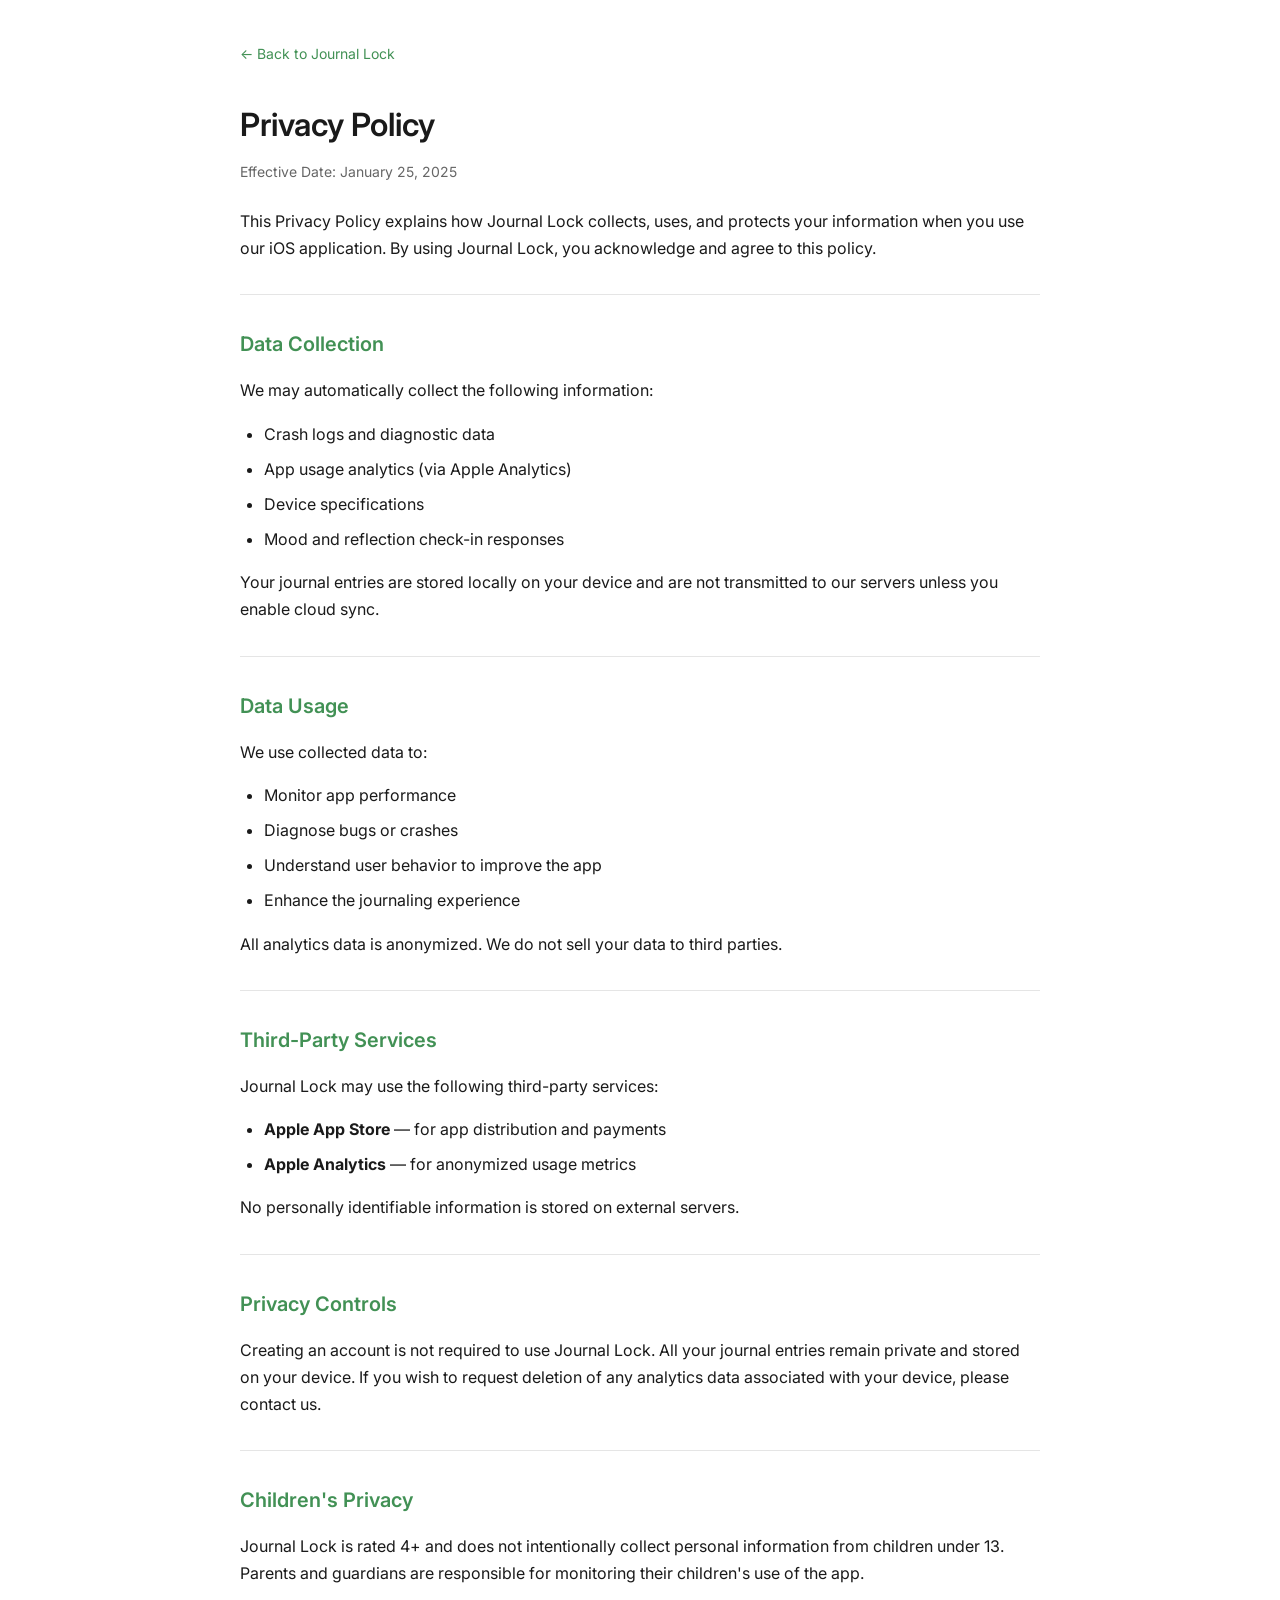
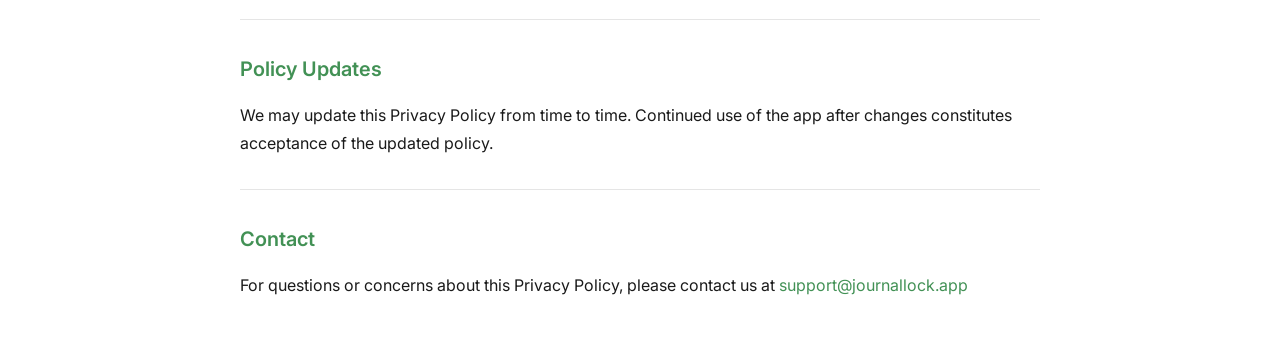
==== privacy.html @ 75b45924 "Initial commit: Journal Lock landing page Co-Authored-By: Claude Opus 4.6 <noreply@anthropic.com>" ====
<!DOCTYPE html>
<html lang="en">
<head>
    <!-- Google Analytics -->
    <script async src="https://www.googletagmanager.com/gtag/js?id=G-XXXXXXXXXX"></script>
    <script>
      window.dataLayer = window.dataLayer || [];
      function gtag(){dataLayer.push(arguments);}
      gtag('js', new Date());
      gtag('config', 'G-XXXXXXXXXX');
    </script>
    <meta charset="UTF-8">
    <meta name="viewport" content="width=device-width, initial-scale=1.0">
    <title>Privacy Policy - Journal Lock</title>

    <link rel="preconnect" href="https://fonts.googleapis.com">
    <link rel="preconnect" href="https://fonts.gstatic.com" crossorigin>
    <link href="https://fonts.googleapis.com/css2?family=Inter:wght@300;400;500;600;700&display=swap" rel="stylesheet">

    <style>
        * {
            margin: 0;
            padding: 0;
            box-sizing: border-box;
        }

        :root {
            --primary: #429155;
            --bg-dark: #1e5630;
        }

        body {
            font-family: 'Inter', -apple-system, BlinkMacSystemFont, 'Segoe UI', Roboto, sans-serif;
            background: #FFFFFF;
            min-height: 100vh;
            color: #1a1a1a;
            line-height: 1.7;
            padding: 20px;
        }

        @media (min-width: 768px) {
            body {
                padding: 40px 80px;
            }
        }

        .container {
            max-width: 800px;
            margin: 0 auto;
        }

        .back-link {
            display: inline-block;
            color: var(--primary);
            text-decoration: none;
            font-size: 0.875rem;
            margin-bottom: 2rem;
        }

        .back-link:hover {
            text-decoration: underline;
        }

        h1 {
            font-size: 2rem;
            font-weight: 600;
            margin-bottom: 0.5rem;
            color: #1a1a1a;
        }

        .effective-date {
            font-size: 0.875rem;
            color: #666;
            margin-bottom: 1.5rem;
        }

        .intro {
            margin-bottom: 2rem;
        }

        hr {
            border: none;
            border-top: 1px solid #e5e5e5;
            margin: 2rem 0;
        }

        h2 {
            font-size: 1.25rem;
            font-weight: 600;
            margin-bottom: 1rem;
            color: var(--primary);
        }

        p {
            margin-bottom: 1rem;
        }

        ul {
            margin-left: 1.5rem;
            margin-bottom: 1rem;
        }

        li {
            margin-bottom: 0.5rem;
        }

        a {
            color: var(--primary);
        }

        .contact-email {
            color: var(--primary);
            text-decoration: none;
        }

        .contact-email:hover {
            text-decoration: underline;
        }
    </style>
</head>
<body>
    <div class="container">
        <a href="index.html" class="back-link">&larr; Back to Journal Lock</a>

        <h1>Privacy Policy</h1>
        <p class="effective-date">Effective Date: January 25, 2025</p>

        <p class="intro">This Privacy Policy explains how Journal Lock collects, uses, and protects your information when you use our iOS application. By using Journal Lock, you acknowledge and agree to this policy.</p>

        <hr>

        <h2>Data Collection</h2>
        <p>We may automatically collect the following information:</p>
        <ul>
            <li>Crash logs and diagnostic data</li>
            <li>App usage analytics (via Apple Analytics)</li>
            <li>Device specifications</li>
            <li>Mood and reflection check-in responses</li>
        </ul>
        <p>Your journal entries are stored locally on your device and are not transmitted to our servers unless you enable cloud sync.</p>

        <hr>

        <h2>Data Usage</h2>
        <p>We use collected data to:</p>
        <ul>
            <li>Monitor app performance</li>
            <li>Diagnose bugs or crashes</li>
            <li>Understand user behavior to improve the app</li>
            <li>Enhance the journaling experience</li>
        </ul>
        <p>All analytics data is anonymized. We do not sell your data to third parties.</p>

        <hr>

        <h2>Third-Party Services</h2>
        <p>Journal Lock may use the following third-party services:</p>
        <ul>
            <li><strong>Apple App Store</strong> — for app distribution and payments</li>
            <li><strong>Apple Analytics</strong> — for anonymized usage metrics</li>
        </ul>
        <p>No personally identifiable information is stored on external servers.</p>

        <hr>

        <h2>Privacy Controls</h2>
        <p>Creating an account is not required to use Journal Lock. All your journal entries remain private and stored on your device. If you wish to request deletion of any analytics data associated with your device, please contact us.</p>

        <hr>

        <h2>Children's Privacy</h2>
        <p>Journal Lock is rated 4+ and does not intentionally collect personal information from children under 13. Parents and guardians are responsible for monitoring their children's use of the app.</p>

        <hr>

        <h2>Policy Updates</h2>
        <p>We may update this Privacy Policy from time to time. Continued use of the app after changes constitutes acceptance of the updated policy.</p>

        <hr>

        <h2>Contact</h2>
        <p>For questions or concerns about this Privacy Policy, please contact us at <a href="mailto:support@journallock.app" class="contact-email">support@journallock.app</a></p>
    </div>
</body>
</html>
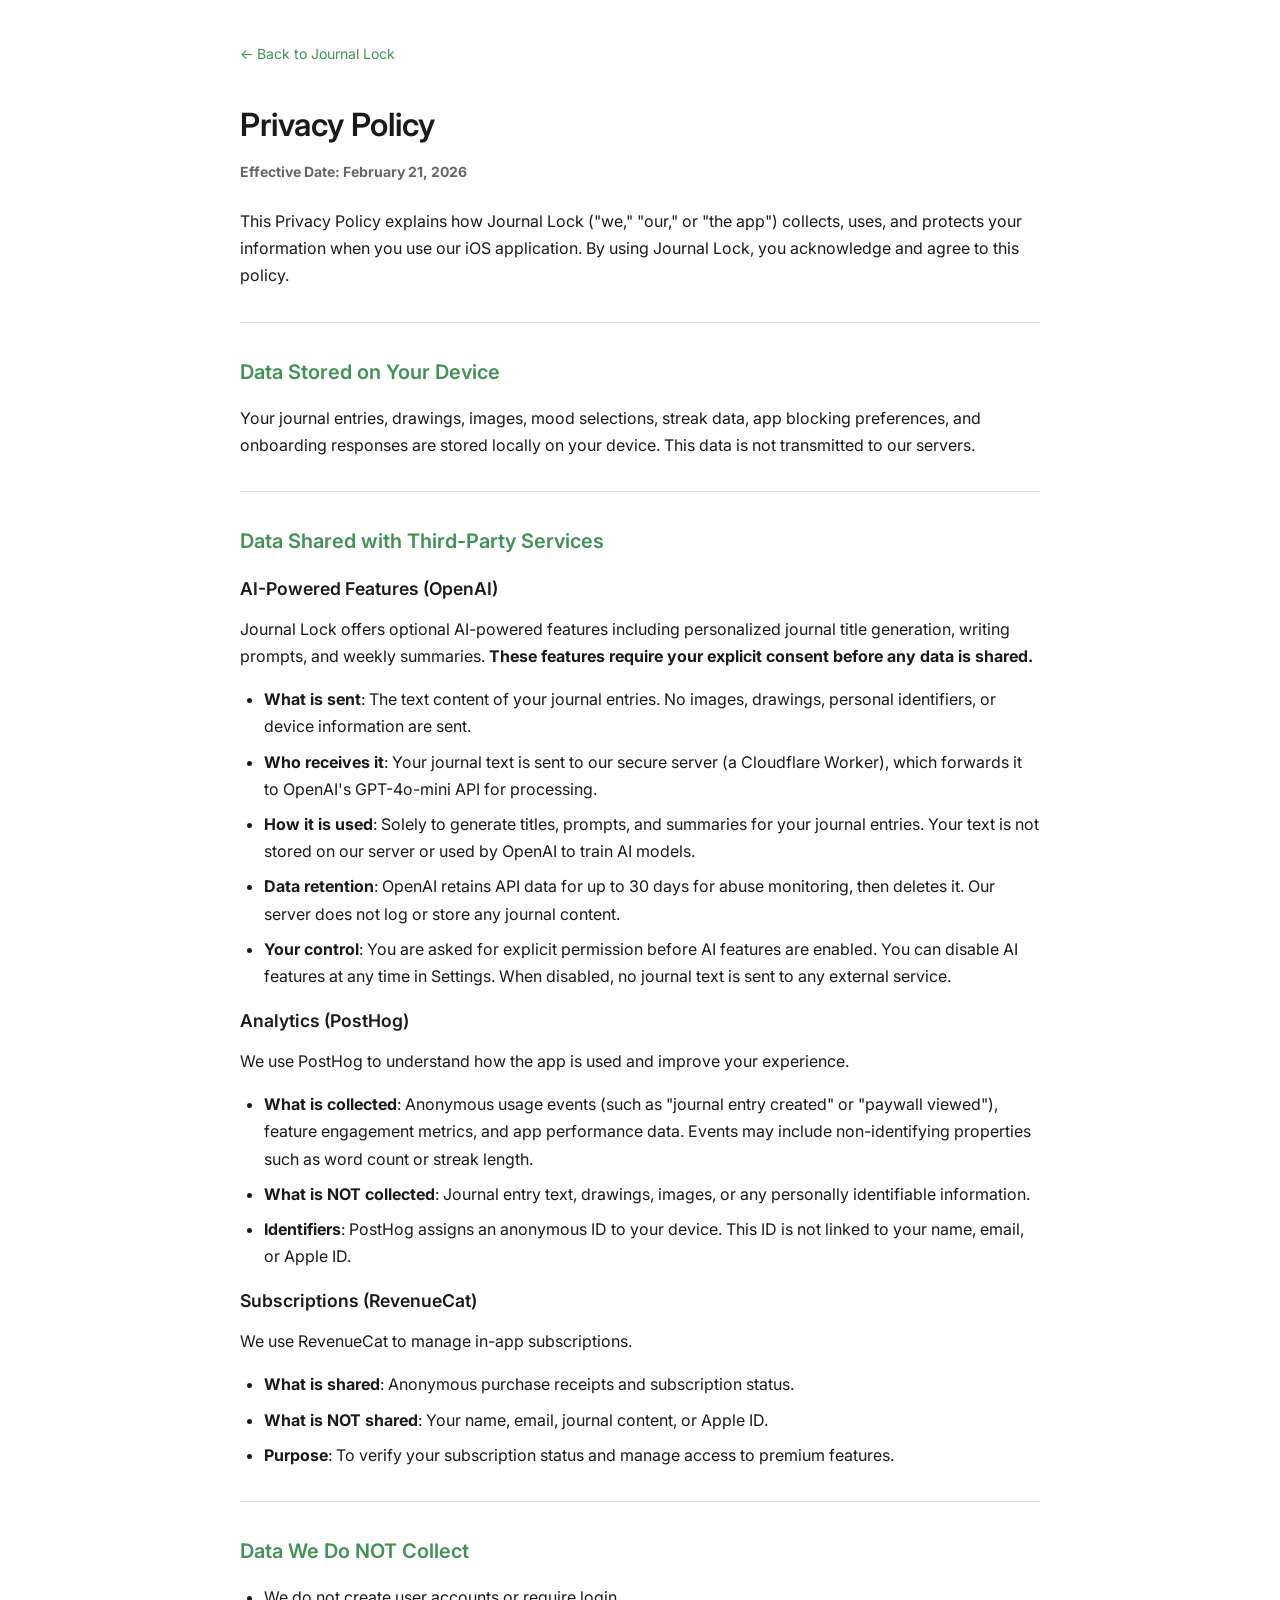
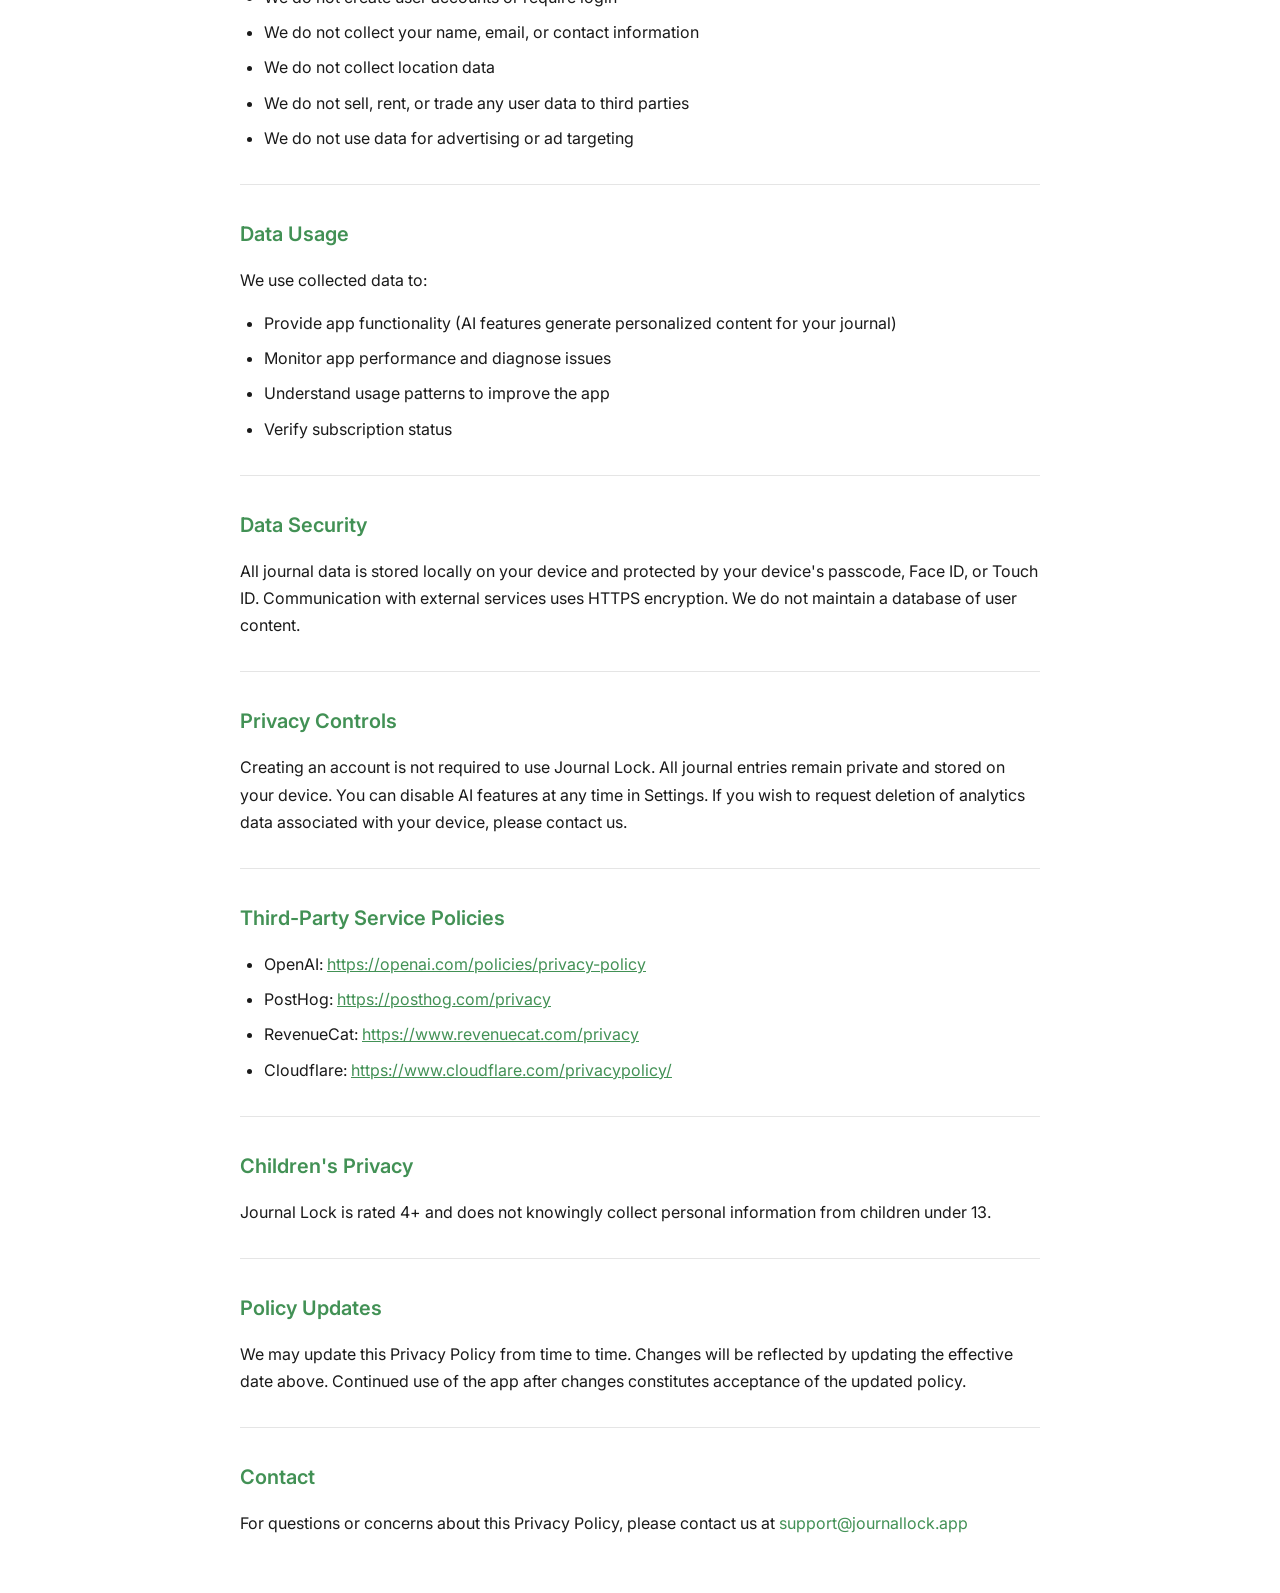
==== commit 0a0a8294: "Update privacy policy with expanded third-party disclosures Adds detailed sections for OpenAI AI fea" ====
--- a/privacy.html
+++ b/privacy.html
@@ -91,6 +91,13 @@
             color: var(--primary);
         }
 
+        h3 {
+            font-size: 1.1rem;
+            font-weight: 600;
+            margin-bottom: 0.75rem;
+            color: #1a1a1a;
+        }
+
         p {
             margin-bottom: 1rem;
         }
@@ -123,58 +130,96 @@
         <a href="index.html" class="back-link">&larr; Back to Journal Lock</a>
 
         <h1>Privacy Policy</h1>
-        <p class="effective-date">Effective Date: January 25, 2025</p>
-
-        <p class="intro">This Privacy Policy explains how Journal Lock collects, uses, and protects your information when you use our iOS application. By using Journal Lock, you acknowledge and agree to this policy.</p>
-
-        <hr>
-
-        <h2>Data Collection</h2>
-        <p>We may automatically collect the following information:</p>
-        <ul>
-            <li>Crash logs and diagnostic data</li>
-            <li>App usage analytics (via Apple Analytics)</li>
-            <li>Device specifications</li>
-            <li>Mood and reflection check-in responses</li>
-        </ul>
-        <p>Your journal entries are stored locally on your device and are not transmitted to our servers unless you enable cloud sync.</p>
+        <p class="effective-date"><strong>Effective Date: February 21, 2026</strong></p>
+
+        <p class="intro">This Privacy Policy explains how Journal Lock ("we," "our," or "the app") collects, uses, and protects your information when you use our iOS application. By using Journal Lock, you acknowledge and agree to this policy.</p>
+
+        <hr>
+
+        <h2>Data Stored on Your Device</h2>
+        <p>Your journal entries, drawings, images, mood selections, streak data, app blocking preferences, and onboarding responses are stored locally on your device. This data is not transmitted to our servers.</p>
+
+        <hr>
+
+        <h2>Data Shared with Third-Party Services</h2>
+
+        <h3>AI-Powered Features (OpenAI)</h3>
+        <p>Journal Lock offers optional AI-powered features including personalized journal title generation, writing prompts, and weekly summaries. <strong>These features require your explicit consent before any data is shared.</strong></p>
+        <ul>
+            <li><strong>What is sent</strong>: The text content of your journal entries. No images, drawings, personal identifiers, or device information are sent.</li>
+            <li><strong>Who receives it</strong>: Your journal text is sent to our secure server (a Cloudflare Worker), which forwards it to OpenAI's GPT-4o-mini API for processing.</li>
+            <li><strong>How it is used</strong>: Solely to generate titles, prompts, and summaries for your journal entries. Your text is not stored on our server or used by OpenAI to train AI models.</li>
+            <li><strong>Data retention</strong>: OpenAI retains API data for up to 30 days for abuse monitoring, then deletes it. Our server does not log or store any journal content.</li>
+            <li><strong>Your control</strong>: You are asked for explicit permission before AI features are enabled. You can disable AI features at any time in Settings. When disabled, no journal text is sent to any external service.</li>
+        </ul>
+
+        <h3>Analytics (PostHog)</h3>
+        <p>We use PostHog to understand how the app is used and improve your experience.</p>
+        <ul>
+            <li><strong>What is collected</strong>: Anonymous usage events (such as "journal entry created" or "paywall viewed"), feature engagement metrics, and app performance data. Events may include non-identifying properties such as word count or streak length.</li>
+            <li><strong>What is NOT collected</strong>: Journal entry text, drawings, images, or any personally identifiable information.</li>
+            <li><strong>Identifiers</strong>: PostHog assigns an anonymous ID to your device. This ID is not linked to your name, email, or Apple ID.</li>
+        </ul>
+
+        <h3>Subscriptions (RevenueCat)</h3>
+        <p>We use RevenueCat to manage in-app subscriptions.</p>
+        <ul>
+            <li><strong>What is shared</strong>: Anonymous purchase receipts and subscription status.</li>
+            <li><strong>What is NOT shared</strong>: Your name, email, journal content, or Apple ID.</li>
+            <li><strong>Purpose</strong>: To verify your subscription status and manage access to premium features.</li>
+        </ul>
+
+        <hr>
+
+        <h2>Data We Do NOT Collect</h2>
+        <ul>
+            <li>We do not create user accounts or require login</li>
+            <li>We do not collect your name, email, or contact information</li>
+            <li>We do not collect location data</li>
+            <li>We do not sell, rent, or trade any user data to third parties</li>
+            <li>We do not use data for advertising or ad targeting</li>
+        </ul>
 
         <hr>
 
         <h2>Data Usage</h2>
         <p>We use collected data to:</p>
         <ul>
-            <li>Monitor app performance</li>
-            <li>Diagnose bugs or crashes</li>
-            <li>Understand user behavior to improve the app</li>
-            <li>Enhance the journaling experience</li>
-        </ul>
-        <p>All analytics data is anonymized. We do not sell your data to third parties.</p>
-
-        <hr>
-
-        <h2>Third-Party Services</h2>
-        <p>Journal Lock may use the following third-party services:</p>
-        <ul>
-            <li><strong>Apple App Store</strong> — for app distribution and payments</li>
-            <li><strong>Apple Analytics</strong> — for anonymized usage metrics</li>
-        </ul>
-        <p>No personally identifiable information is stored on external servers.</p>
+            <li>Provide app functionality (AI features generate personalized content for your journal)</li>
+            <li>Monitor app performance and diagnose issues</li>
+            <li>Understand usage patterns to improve the app</li>
+            <li>Verify subscription status</li>
+        </ul>
+
+        <hr>
+
+        <h2>Data Security</h2>
+        <p>All journal data is stored locally on your device and protected by your device's passcode, Face ID, or Touch ID. Communication with external services uses HTTPS encryption. We do not maintain a database of user content.</p>
 
         <hr>
 
         <h2>Privacy Controls</h2>
-        <p>Creating an account is not required to use Journal Lock. All your journal entries remain private and stored on your device. If you wish to request deletion of any analytics data associated with your device, please contact us.</p>
+        <p>Creating an account is not required to use Journal Lock. All journal entries remain private and stored on your device. You can disable AI features at any time in Settings. If you wish to request deletion of analytics data associated with your device, please contact us.</p>
+
+        <hr>
+
+        <h2>Third-Party Service Policies</h2>
+        <ul>
+            <li>OpenAI: <a href="https://openai.com/policies/privacy-policy">https://openai.com/policies/privacy-policy</a></li>
+            <li>PostHog: <a href="https://posthog.com/privacy">https://posthog.com/privacy</a></li>
+            <li>RevenueCat: <a href="https://www.revenuecat.com/privacy">https://www.revenuecat.com/privacy</a></li>
+            <li>Cloudflare: <a href="https://www.cloudflare.com/privacypolicy/">https://www.cloudflare.com/privacypolicy/</a></li>
+        </ul>
 
         <hr>
 
         <h2>Children's Privacy</h2>
-        <p>Journal Lock is rated 4+ and does not intentionally collect personal information from children under 13. Parents and guardians are responsible for monitoring their children's use of the app.</p>
+        <p>Journal Lock is rated 4+ and does not knowingly collect personal information from children under 13.</p>
 
         <hr>
 
         <h2>Policy Updates</h2>
-        <p>We may update this Privacy Policy from time to time. Continued use of the app after changes constitutes acceptance of the updated policy.</p>
+        <p>We may update this Privacy Policy from time to time. Changes will be reflected by updating the effective date above. Continued use of the app after changes constitutes acceptance of the updated policy.</p>
 
         <hr>
 
